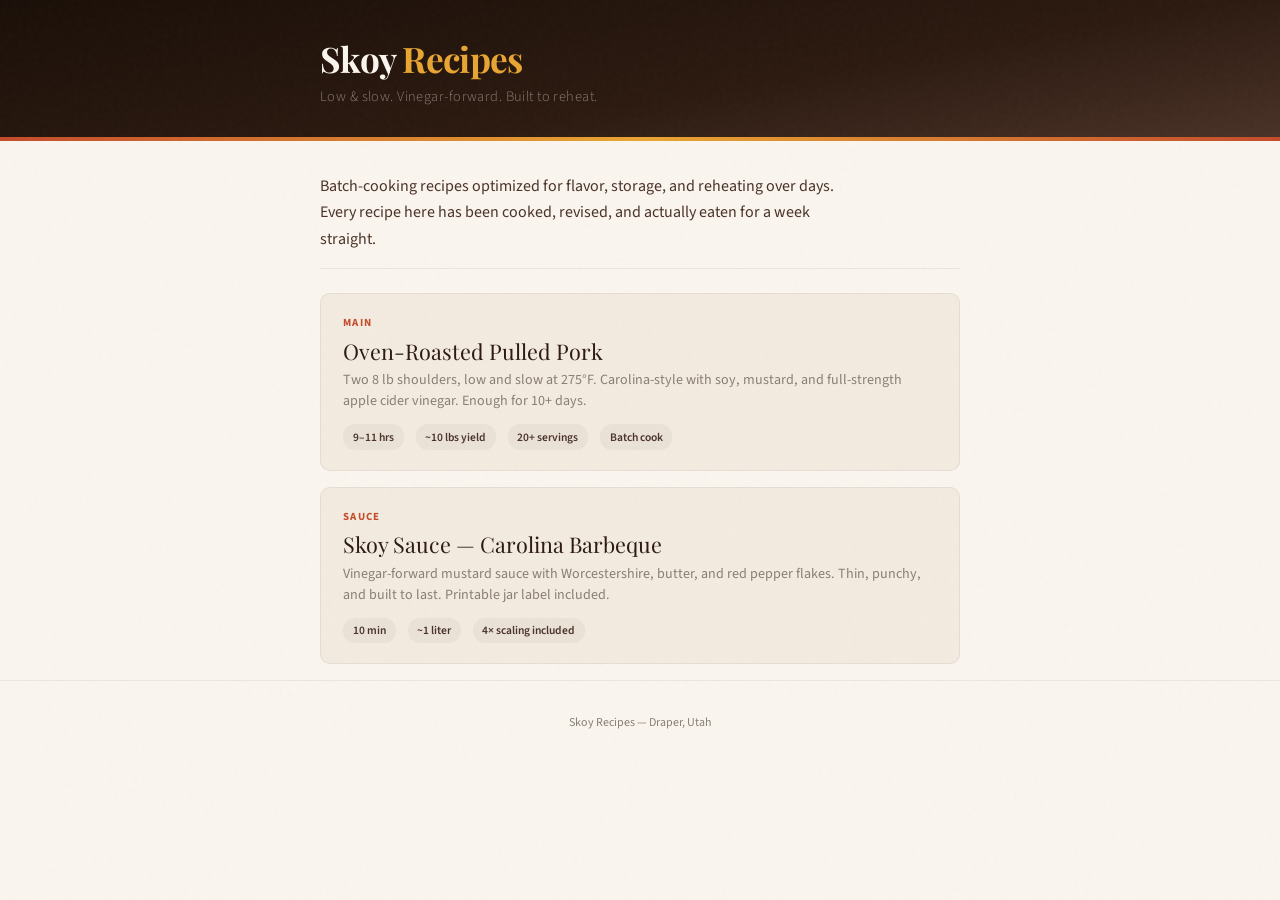
==== index.html @ 70b1ca41 "Initial commit - pulled pork + Skoy Sauce" ====
<!DOCTYPE html>
<html lang="en">
<head>
  <meta charset="UTF-8">
  <meta name="viewport" content="width=device-width, initial-scale=1.0">
  <title>Skoy Recipes</title>
  <link rel="stylesheet" href="assets/style.css">
</head>
<body>

<header class="site-header">
  <div class="content">
    <div class="brand">Skoy <em>Recipes</em></div>
    <div class="tagline">Low &amp; slow. Vinegar-forward. Built to reheat.</div>
  </div>
</header>

<main class="content">
  <div class="index-intro">
    <p>Batch-cooking recipes optimized for flavor, storage, and reheating over days. Every recipe here has been cooked, revised, and actually eaten for a week straight.</p>
  </div>

  <a href="recipes/pulled-pork.html" class="recipe-card">
    <div class="card-category">Main</div>
    <div class="card-title">Oven-Roasted Pulled Pork</div>
    <div class="card-desc">Two 8 lb shoulders, low and slow at 275°F. Carolina-style with soy, mustard, and full-strength apple cider vinegar. Enough for 10+ days.</div>
    <div class="card-meta">
      <span class="tag">9–11 hrs</span>
      <span class="tag">~10 lbs yield</span>
      <span class="tag">20+ servings</span>
      <span class="tag">Batch cook</span>
    </div>
  </a>

  <a href="recipes/skoy-sauce.html" class="recipe-card">
    <div class="card-category">Sauce</div>
    <div class="card-title">Skoy Sauce — Carolina Barbeque</div>
    <div class="card-desc">Vinegar-forward mustard sauce with Worcestershire, butter, and red pepper flakes. Thin, punchy, and built to last. Printable jar label included.</div>
    <div class="card-meta">
      <span class="tag">10 min</span>
      <span class="tag">~1 liter</span>
      <span class="tag">4× scaling included</span>
    </div>
  </a>

</main>

<footer class="site-footer">
  Skoy Recipes — Draper, Utah
</footer>

</body>
</html>
---- assets/style.css ----
/* ============================================
   SKOY RECIPES — Shared Stylesheet
   Aesthetic: Smokehouse editorial — warm, dark,
   tactile, like a well-worn recipe card pinned
   to a board in a serious home kitchen.
   ============================================ */

@import url('https://fonts.googleapis.com/css2?family=Playfair+Display:ital,wght@0,400;0,700;1,400&family=Source+Sans+3:ital,wght@0,300;0,400;0,600;0,700;1,400&display=swap');

:root {
  --bark: #2c1a10;
  --smoke: #4a3228;
  --ember: #c44b2b;
  --honey: #e8a532;
  --cream: #faf5ee;
  --paper: #f3ebe0;
  --ash: #8a7e74;
  --char: #1a0f08;
  --copper: #b87333;

  --font-display: 'Playfair Display', Georgia, serif;
  --font-body: 'Source Sans 3', -apple-system, sans-serif;

  --max-width: 680px;
  --side-pad: 1.25rem;
}

/* ---- Reset & Base ---- */
*, *::before, *::after { margin: 0; padding: 0; box-sizing: border-box; }

html {
  font-size: 16px;
  scroll-behavior: smooth;
}

body {
  font-family: var(--font-body);
  background: var(--cream);
  color: var(--bark);
  line-height: 1.65;
  -webkit-font-smoothing: antialiased;
  min-height: 100vh;
}

a { color: var(--ember); text-decoration: none; }
a:hover { text-decoration: underline; }

img { max-width: 100%; display: block; }

/* ---- Texture overlay (subtle grain) ---- */
body::before {
  content: '';
  position: fixed;
  inset: 0;
  pointer-events: none;
  z-index: 9999;
  opacity: 0.025;
  background-image: url("data:image/svg+xml,%3Csvg viewBox='0 0 200 200' xmlns='http://www.w3.org/2000/svg'%3E%3Cfilter id='n'%3E%3CfeTurbulence type='fractalNoise' baseFrequency='0.9' numOctaves='4' stitchTiles='stitch'/%3E%3C/filter%3E%3Crect width='100%25' height='100%25' filter='url(%23n)'/%3E%3C/svg%3E");
}

/* ============ SITE HEADER ============ */
.site-header {
  background: linear-gradient(170deg, var(--char) 0%, var(--bark) 60%, var(--smoke) 100%);
  color: var(--cream);
  padding: 2.5rem var(--side-pad) 2rem;
  position: relative;
  overflow: hidden;
}

.site-header::after {
  content: '';
  position: absolute;
  bottom: 0; left: 0; right: 0;
  height: 4px;
  background: linear-gradient(90deg, var(--ember), var(--honey), var(--ember));
}

.site-header .brand {
  font-family: var(--font-display);
  font-size: 2.2rem;
  font-weight: 700;
  letter-spacing: -0.02em;
  line-height: 1.1;
}

.site-header .brand em {
  color: var(--honey);
  font-style: normal;
}

.site-header .tagline {
  font-size: 0.9rem;
  color: var(--ash);
  margin-top: 0.4rem;
  font-weight: 300;
  letter-spacing: 0.03em;
}

.site-header nav {
  margin-top: 1.2rem;
}

.site-header nav a {
  color: var(--cream);
  font-size: 0.82rem;
  font-weight: 600;
  text-transform: uppercase;
  letter-spacing: 0.08em;
  margin-right: 1.25rem;
  opacity: 0.7;
  transition: opacity 0.2s;
}

.site-header nav a:hover {
  opacity: 1;
  text-decoration: none;
}

/* ============ CONTENT WRAPPER ============ */
.content {
  max-width: var(--max-width);
  margin: 0 auto;
  padding: 0 var(--side-pad);
}

/* ============ INDEX PAGE ============ */
.index-intro {
  padding: 2rem 0 1rem;
  border-bottom: 1px solid rgba(0,0,0,0.06);
  margin-bottom: 1.5rem;
}

.index-intro p {
  font-size: 1rem;
  color: var(--smoke);
  max-width: 520px;
}

.recipe-card {
  display: block;
  background: var(--paper);
  border: 1px solid rgba(0,0,0,0.06);
  border-radius: 10px;
  padding: 1.25rem 1.4rem;
  margin-bottom: 1rem;
  transition: transform 0.15s, box-shadow 0.15s;
  text-decoration: none !important;
}

.recipe-card:hover {
  transform: translateY(-2px);
  box-shadow: 0 6px 20px rgba(0,0,0,0.08);
}

.recipe-card .card-category {
  font-size: 0.68rem;
  text-transform: uppercase;
  letter-spacing: 0.1em;
  font-weight: 700;
  color: var(--ember);
  margin-bottom: 0.35rem;
}

.recipe-card .card-title {
  font-family: var(--font-display);
  font-size: 1.35rem;
  color: var(--bark);
  line-height: 1.25;
  margin-bottom: 0.35rem;
}

.recipe-card .card-desc {
  font-size: 0.88rem;
  color: var(--ash);
  line-height: 1.5;
}

.recipe-card .card-meta {
  display: flex;
  gap: 0.75rem;
  flex-wrap: wrap;
  margin-top: 0.75rem;
}

.recipe-card .tag {
  font-size: 0.72rem;
  font-weight: 600;
  background: rgba(0,0,0,0.04);
  color: var(--smoke);
  padding: 0.2rem 0.6rem;
  border-radius: 12px;
}

/* ============ RECIPE PAGE ============ */
.recipe-hero {
  background: linear-gradient(170deg, var(--char) 0%, var(--bark) 60%, var(--smoke) 100%);
  color: var(--cream);
  padding: 2.5rem var(--side-pad) 1.75rem;
  position: relative;
}

.recipe-hero::after {
  content: '';
  position: absolute;
  bottom: 0; left: 0; right: 0;
  height: 4px;
  background: linear-gradient(90deg, var(--ember), var(--honey), var(--ember));
}

.recipe-hero .back-link {
  font-size: 0.78rem;
  color: var(--ash);
  font-weight: 600;
  text-transform: uppercase;
  letter-spacing: 0.06em;
  margin-bottom: 0.75rem;
  display: inline-block;
}

.recipe-hero .back-link:hover {
  color: var(--cream);
  text-decoration: none;
}

.recipe-hero h1 {
  font-family: var(--font-display);
  font-size: 2rem;
  line-height: 1.15;
  margin-bottom: 0.4rem;
}

.recipe-hero .subtitle {
  color: var(--honey);
  font-weight: 600;
  font-size: 0.9rem;
}

.recipe-meta {
  display: flex;
  gap: 0.6rem;
  flex-wrap: wrap;
  margin-top: 1rem;
}

.recipe-meta .meta-tag {
  background: rgba(255,255,255,0.1);
  border: 1px solid rgba(255,255,255,0.12);
  border-radius: 20px;
  padding: 0.3rem 0.7rem;
  font-size: 0.75rem;
  font-weight: 500;
}

/* ---- Sections ---- */
.recipe-section {
  padding: 1.5rem 0;
  border-bottom: 1px solid rgba(0,0,0,0.06);
}

.recipe-section:last-child { border-bottom: none; }

.section-heading {
  font-family: var(--font-display);
  font-size: 1.3rem;
  color: var(--smoke);
  margin-bottom: 1rem;
  display: flex;
  align-items: center;
  gap: 0.5rem;
}

.section-heading .icon {
  width: 28px;
  height: 28px;
  background: var(--ember);
  color: white;
  border-radius: 8px;
  display: inline-flex;
  align-items: center;
  justify-content: center;
  font-size: 0.85rem;
  flex-shrink: 0;
}

/* ---- Ingredients ---- */
.ing-group {
  background: var(--paper);
  border-radius: 10px;
  padding: 0.9rem 1rem;
  margin-bottom: 0.6rem;
}

.ing-group-label {
  font-size: 0.68rem;
  text-transform: uppercase;
  letter-spacing: 0.08em;
  color: var(--ash);
  font-weight: 700;
  margin-bottom: 0.5rem;
}

.ing-row {
  display: flex;
  justify-content: space-between;
  align-items: baseline;
  padding: 0.35rem 0;
  border-bottom: 1px dotted rgba(0,0,0,0.07);
  font-size: 0.9rem;
}

.ing-row:last-child { border-bottom: none; }

.ing-row .amt {
  color: var(--ember);
  font-weight: 700;
  white-space: nowrap;
  margin-left: 0.75rem;
  font-size: 0.85rem;
}

/* ---- Steps ---- */
.step {
  position: relative;
  padding-left: 2.75rem;
  margin-bottom: 1.5rem;
}

.step-num {
  position: absolute;
  left: 0; top: 0;
  width: 2rem; height: 2rem;
  background: var(--bark);
  color: var(--honey);
  border-radius: 50%;
  display: flex;
  align-items: center;
  justify-content: center;
  font-weight: 700;
  font-size: 0.8rem;
  font-family: var(--font-display);
}

.step-title {
  font-weight: 700;
  font-size: 0.95rem;
  color: var(--smoke);
  margin-bottom: 0.25rem;
}

.step-body {
  font-size: 0.88rem;
  color: #5a4e44;
  line-height: 1.7;
}

.step-timer {
  display: inline-flex;
  align-items: center;
  gap: 0.3rem;
  margin-top: 0.4rem;
  background: #fef3e0;
  color: var(--ember);
  font-weight: 700;
  font-size: 0.76rem;
  padding: 0.2rem 0.6rem;
  border-radius: 14px;
}

/* ---- Tip cards ---- */
.tip-card {
  background: linear-gradient(135deg, var(--bark), var(--smoke));
  color: var(--cream);
  border-radius: 10px;
  padding: 1rem;
  margin-bottom: 0.6rem;
}

.tip-card h4 {
  font-family: var(--font-display);
  font-size: 0.95rem;
  color: var(--honey);
  margin-bottom: 0.3rem;
}

.tip-card p {
  font-size: 0.82rem;
  line-height: 1.6;
  opacity: 0.9;
}

/* ---- Chips (meal ideas etc) ---- */
.chip-grid {
  display: flex;
  flex-wrap: wrap;
  gap: 0.4rem;
}

.chip {
  background: var(--paper);
  border: 1px solid rgba(0,0,0,0.05);
  border-radius: 18px;
  padding: 0.3rem 0.7rem;
  font-size: 0.78rem;
  font-weight: 500;
  color: var(--smoke);
}

/* ---- Download link ---- */
.download-link {
  display: inline-flex;
  align-items: center;
  gap: 0.4rem;
  background: var(--ember);
  color: white !important;
  padding: 0.6rem 1.2rem;
  border-radius: 8px;
  font-weight: 700;
  font-size: 0.85rem;
  transition: background 0.15s;
  margin-top: 0.5rem;
}

.download-link:hover {
  background: #a83d22;
  text-decoration: none !important;
}

/* ---- Scaling table ---- */
.scale-table {
  width: 100%;
  border-collapse: collapse;
  font-size: 0.85rem;
  margin-top: 0.5rem;
}

.scale-table th {
  text-align: left;
  font-weight: 700;
  padding: 0.5rem 0.4rem;
  border-bottom: 2px solid var(--bark);
  font-size: 0.75rem;
  text-transform: uppercase;
  letter-spacing: 0.05em;
  color: var(--smoke);
}

.scale-table td {
  padding: 0.4rem;
  border-bottom: 1px solid rgba(0,0,0,0.06);
}

.scale-table tr:last-child td { border-bottom: none; }

/* ============ FOOTER ============ */
.site-footer {
  text-align: center;
  padding: 2rem var(--side-pad);
  font-size: 0.75rem;
  color: var(--ash);
  border-top: 1px solid rgba(0,0,0,0.06);
  margin-top: 1rem;
}

/* ============ RESPONSIVE ============ */
@media (max-width: 480px) {
  .site-header .brand { font-size: 1.8rem; }
  .recipe-hero h1 { font-size: 1.6rem; }
  .section-heading { font-size: 1.15rem; }
}
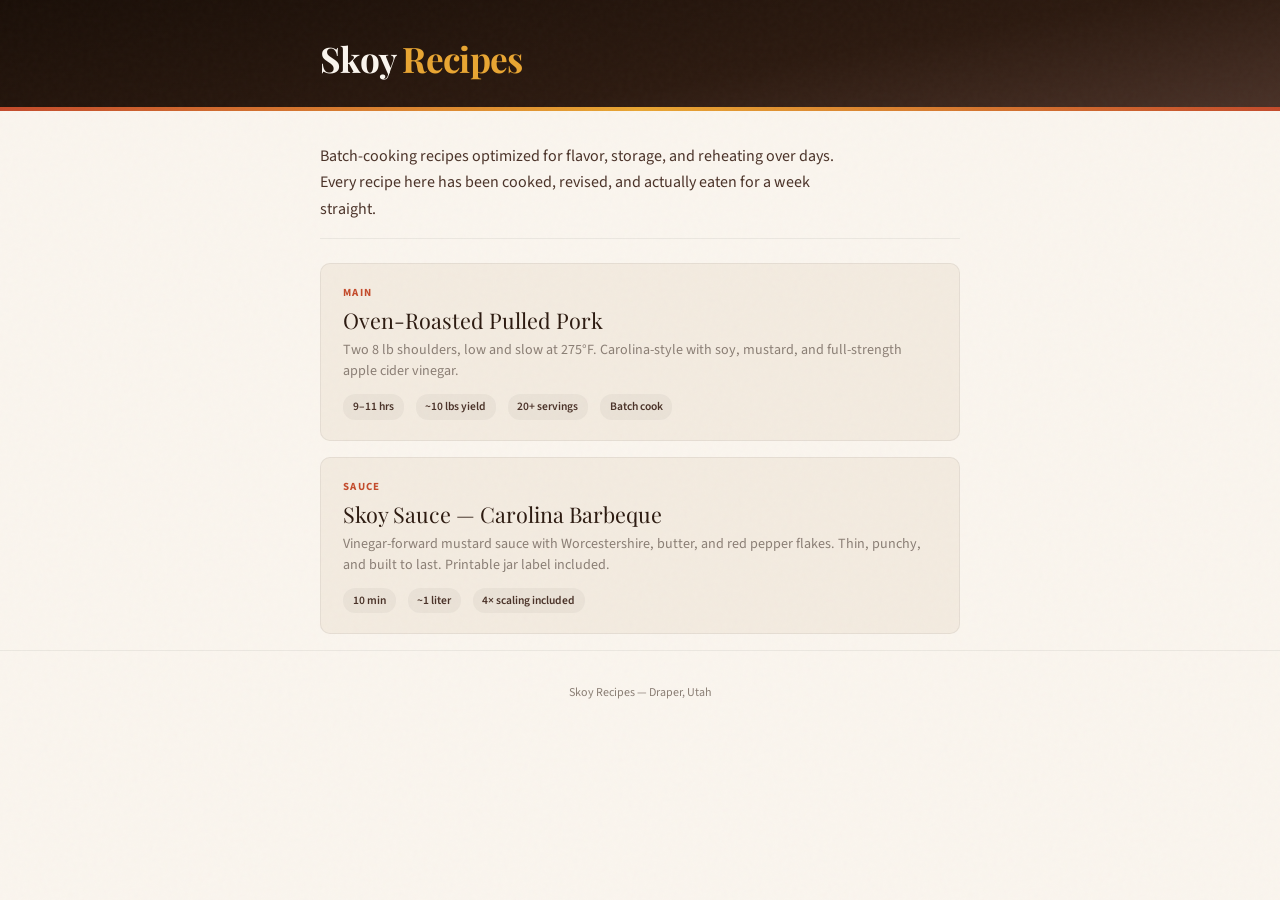
==== commit 1474ed07: "Remove tagline subtitle and trim pulled pork description Co-Authored-By: Claude Opus 4.6 (1M context" ====
--- a/index.html
+++ b/index.html
@@ -11,7 +11,7 @@
 <header class="site-header">
   <div class="content">
     <div class="brand">Skoy <em>Recipes</em></div>
-    <div class="tagline">Low &amp; slow. Vinegar-forward. Built to reheat.</div>
+
   </div>
 </header>
 
@@ -23,7 +23,7 @@
   <a href="recipes/pulled-pork.html" class="recipe-card">
     <div class="card-category">Main</div>
     <div class="card-title">Oven-Roasted Pulled Pork</div>
-    <div class="card-desc">Two 8 lb shoulders, low and slow at 275°F. Carolina-style with soy, mustard, and full-strength apple cider vinegar. Enough for 10+ days.</div>
+    <div class="card-desc">Two 8 lb shoulders, low and slow at 275°F. Carolina-style with soy, mustard, and full-strength apple cider vinegar.</div>
     <div class="card-meta">
       <span class="tag">9–11 hrs</span>
       <span class="tag">~10 lbs yield</span>
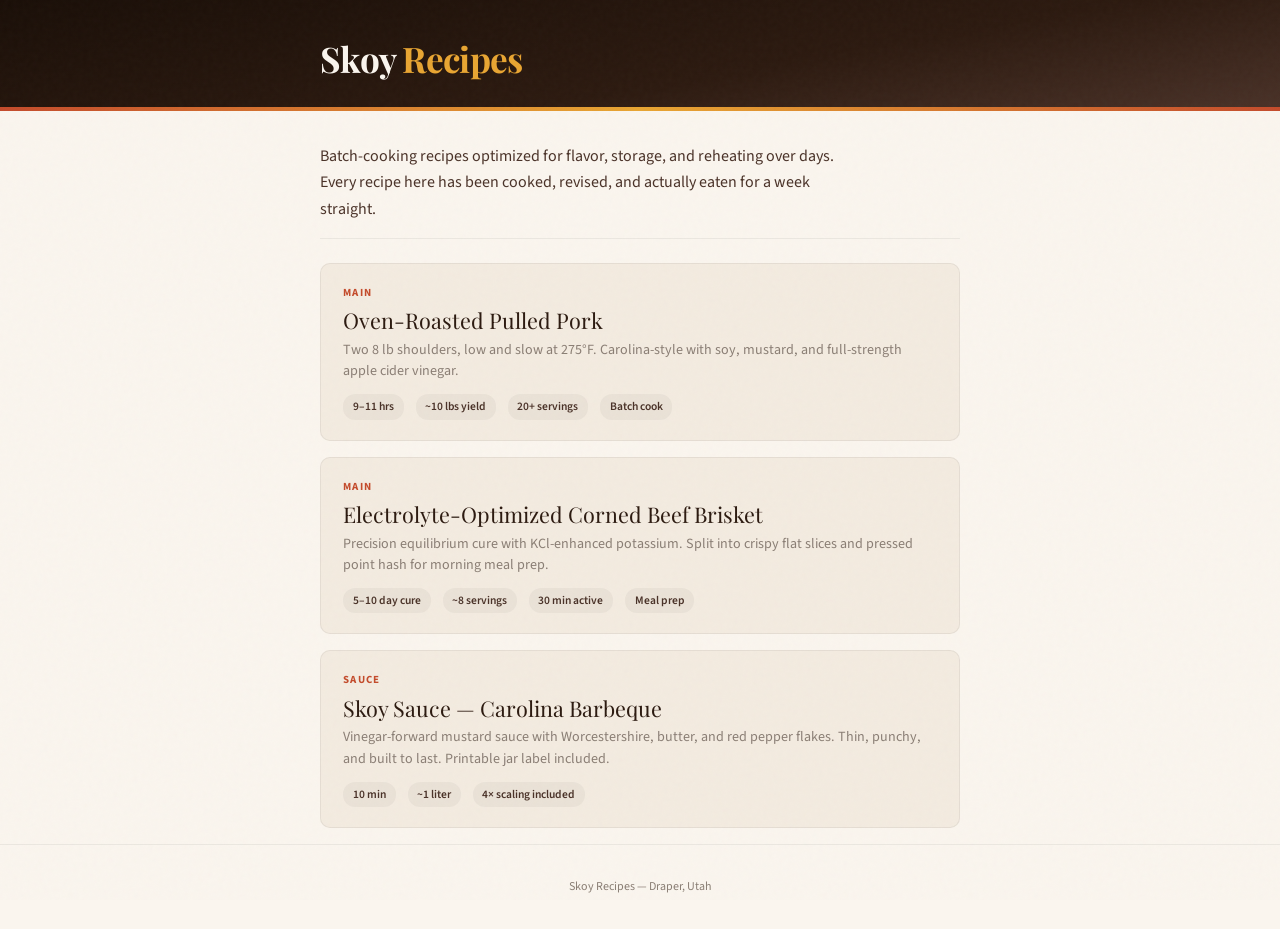
==== commit 0dd86e78: "Add electrolyte-optimized corned beef brisket recipe Equilibrium-cured brisket with KCl-enhanced pot" ====
--- a/index.html
+++ b/index.html
@@ -32,6 +32,18 @@
     </div>
   </a>
 
+  <a href="recipes/corned-beef.html" class="recipe-card">
+    <div class="card-category">Main</div>
+    <div class="card-title">Electrolyte-Optimized Corned Beef Brisket</div>
+    <div class="card-desc">Precision equilibrium cure with KCl-enhanced potassium. Split into crispy flat slices and pressed point hash for morning meal prep.</div>
+    <div class="card-meta">
+      <span class="tag">5–10 day cure</span>
+      <span class="tag">~8 servings</span>
+      <span class="tag">30 min active</span>
+      <span class="tag">Meal prep</span>
+    </div>
+  </a>
+
   <a href="recipes/skoy-sauce.html" class="recipe-card">
     <div class="card-category">Sauce</div>
     <div class="card-title">Skoy Sauce — Carolina Barbeque</div>
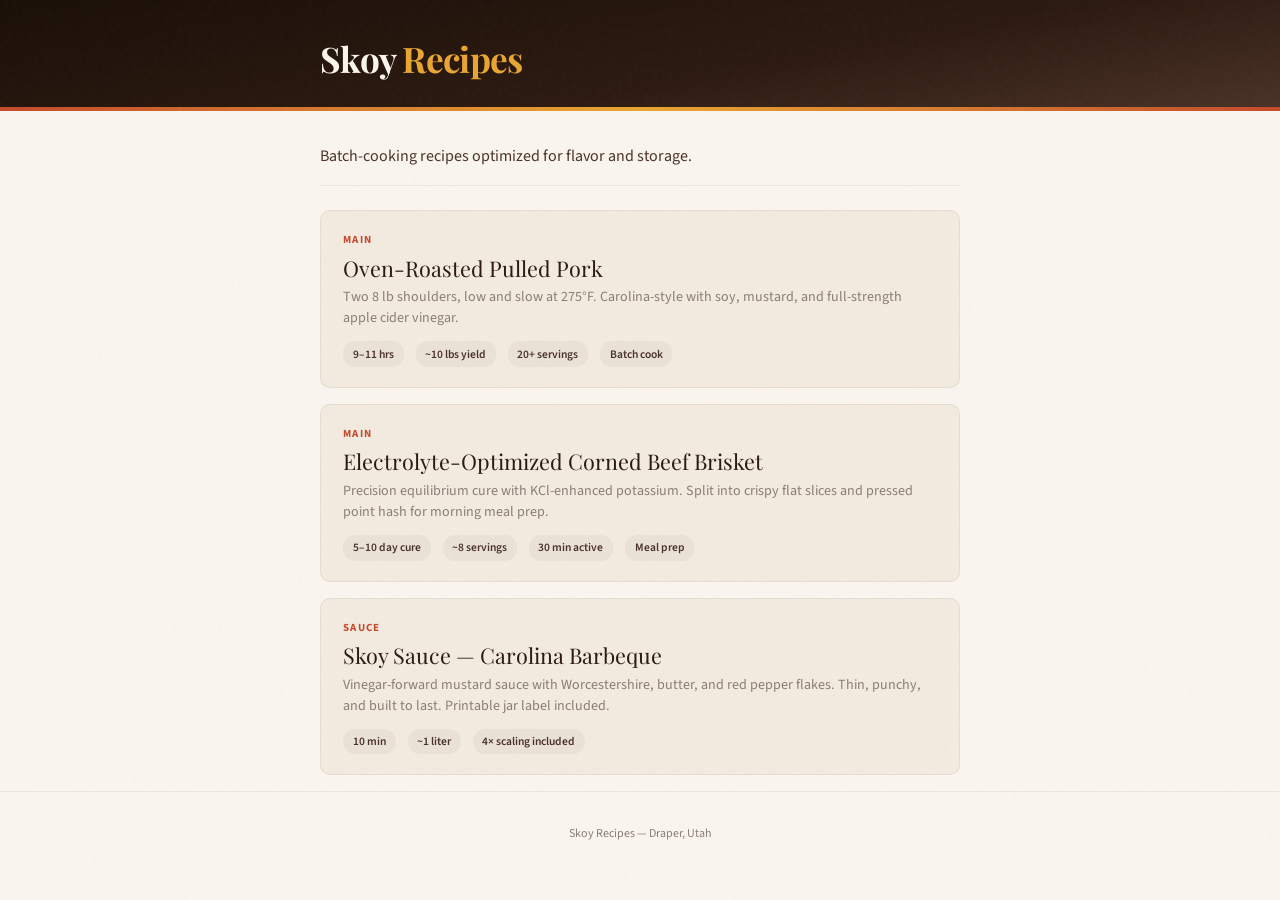
==== commit af76cae5: "Simplify index intro text Co-Authored-By: Claude Opus 4.6 (1M context) <noreply@anthropic.com>" ====
--- a/index.html
+++ b/index.html
@@ -17,7 +17,7 @@
 
 <main class="content">
   <div class="index-intro">
-    <p>Batch-cooking recipes optimized for flavor, storage, and reheating over days. Every recipe here has been cooked, revised, and actually eaten for a week straight.</p>
+    <p>Batch-cooking recipes optimized for flavor and storage.</p>
   </div>
 
   <a href="recipes/pulled-pork.html" class="recipe-card">
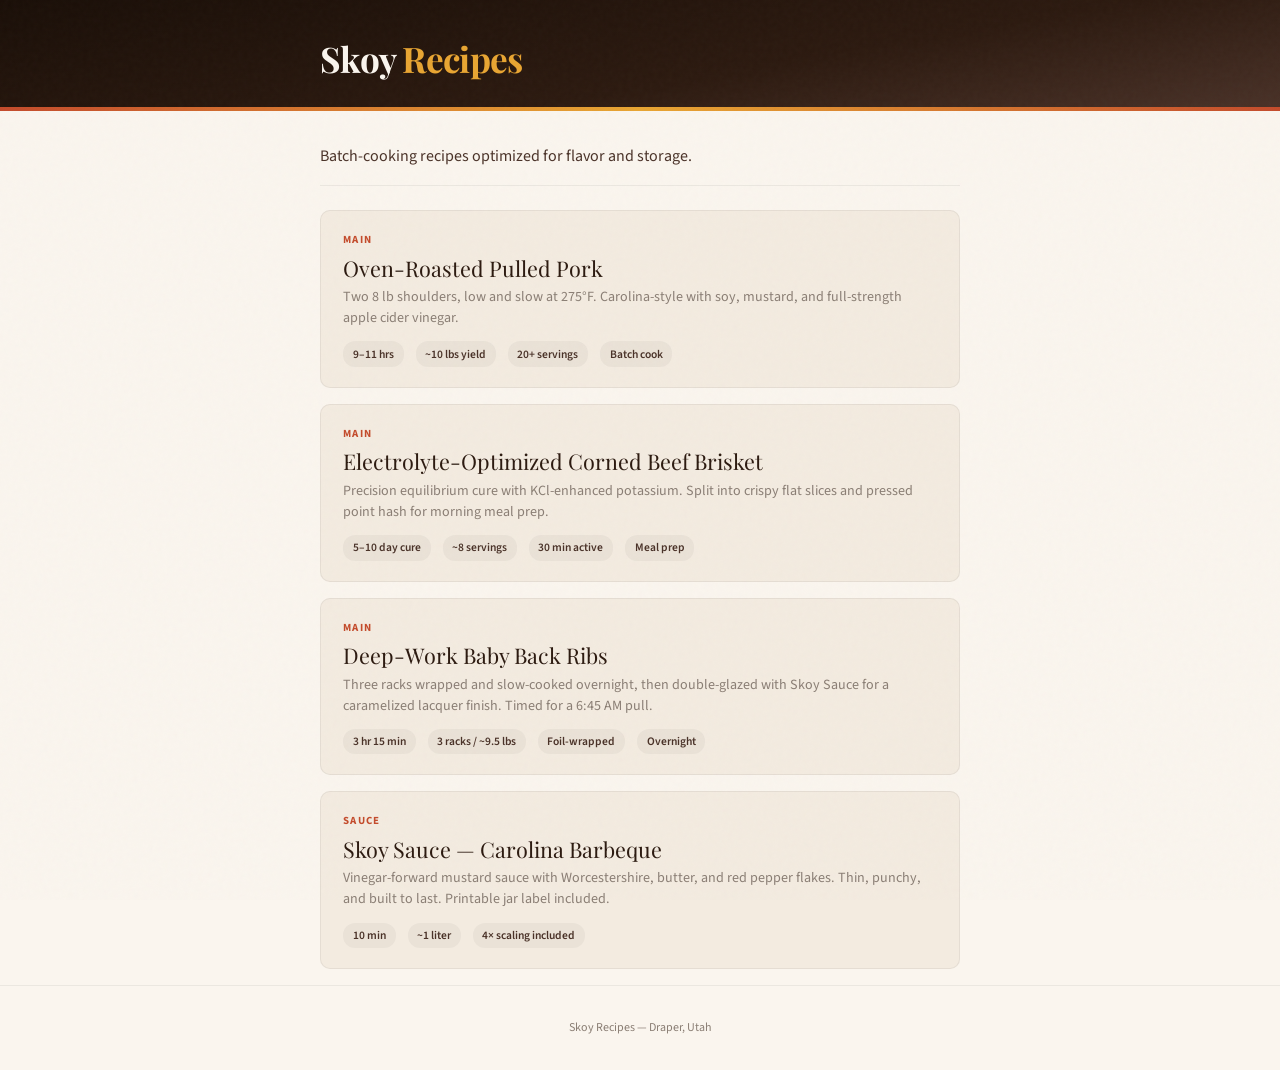
==== commit 35f29e23: "Add deep-work baby back ribs recipe Co-Authored-By: Claude Opus 4.7 (1M context) <noreply@anthropic." ====
--- a/index.html
+++ b/index.html
@@ -44,6 +44,18 @@
     </div>
   </a>
 
+  <a href="recipes/baby-back-ribs.html" class="recipe-card">
+    <div class="card-category">Main</div>
+    <div class="card-title">Deep-Work Baby Back Ribs</div>
+    <div class="card-desc">Three racks wrapped and slow-cooked overnight, then double-glazed with Skoy Sauce for a caramelized lacquer finish. Timed for a 6:45 AM pull.</div>
+    <div class="card-meta">
+      <span class="tag">3 hr 15 min</span>
+      <span class="tag">3 racks / ~9.5 lbs</span>
+      <span class="tag">Foil-wrapped</span>
+      <span class="tag">Overnight</span>
+    </div>
+  </a>
+
   <a href="recipes/skoy-sauce.html" class="recipe-card">
     <div class="card-category">Sauce</div>
     <div class="card-title">Skoy Sauce — Carolina Barbeque</div>
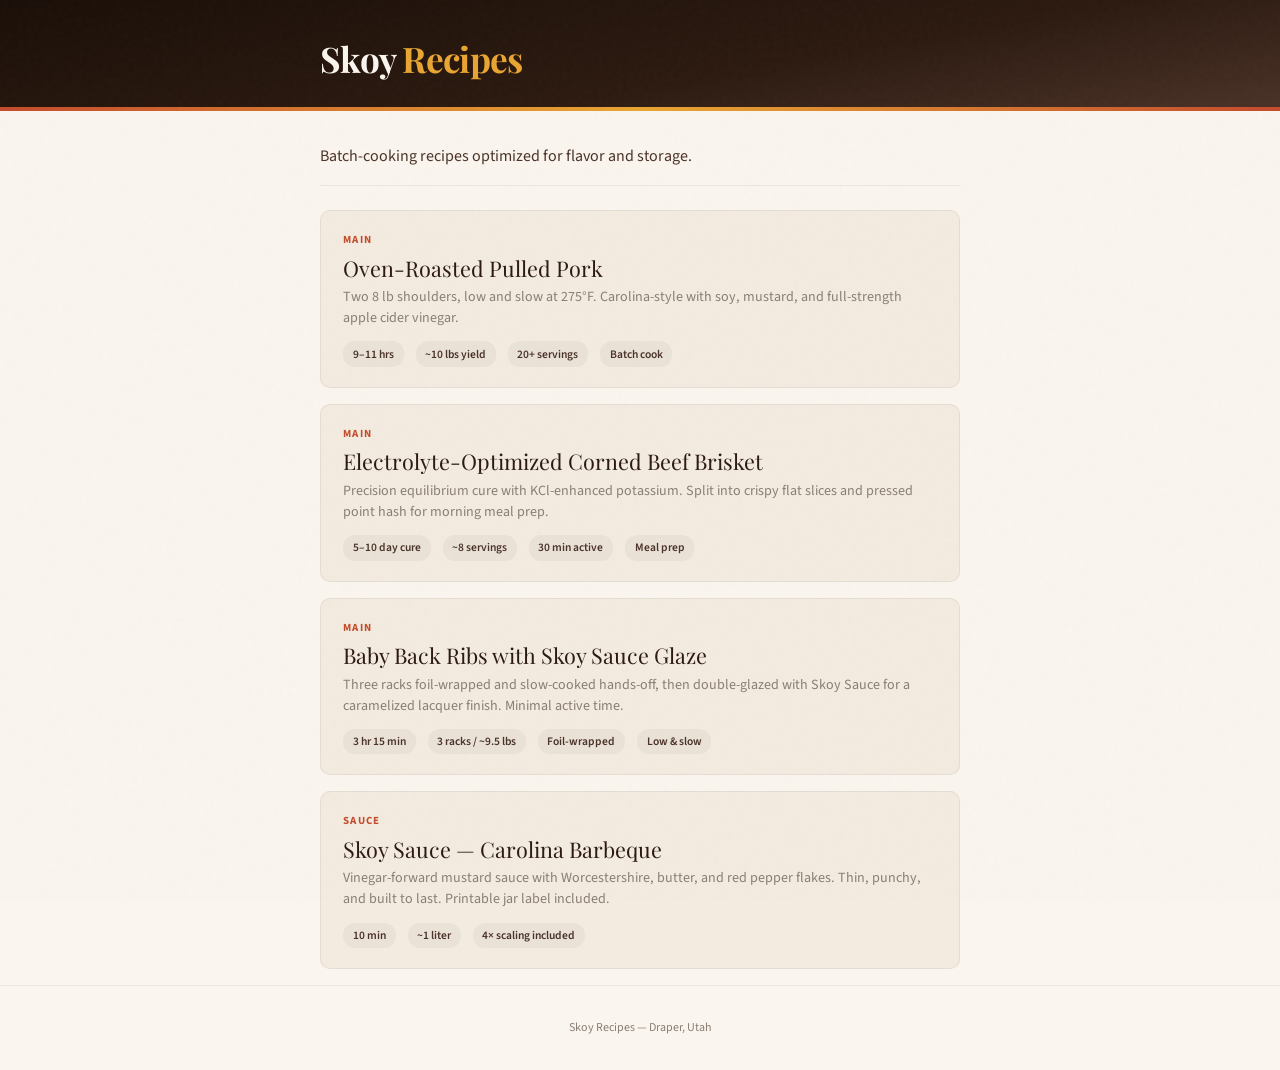
==== commit bb838715: "Neutralize ribs recipe — drop clock times and deep-work framing Co-Authored-By: Claude Opus 4.7 (1M " ====
--- a/index.html
+++ b/index.html
@@ -46,13 +46,13 @@
 
   <a href="recipes/baby-back-ribs.html" class="recipe-card">
     <div class="card-category">Main</div>
-    <div class="card-title">Deep-Work Baby Back Ribs</div>
-    <div class="card-desc">Three racks wrapped and slow-cooked overnight, then double-glazed with Skoy Sauce for a caramelized lacquer finish. Timed for a 6:45 AM pull.</div>
+    <div class="card-title">Baby Back Ribs with Skoy Sauce Glaze</div>
+    <div class="card-desc">Three racks foil-wrapped and slow-cooked hands-off, then double-glazed with Skoy Sauce for a caramelized lacquer finish. Minimal active time.</div>
     <div class="card-meta">
       <span class="tag">3 hr 15 min</span>
       <span class="tag">3 racks / ~9.5 lbs</span>
       <span class="tag">Foil-wrapped</span>
-      <span class="tag">Overnight</span>
+      <span class="tag">Low &amp; slow</span>
     </div>
   </a>
 
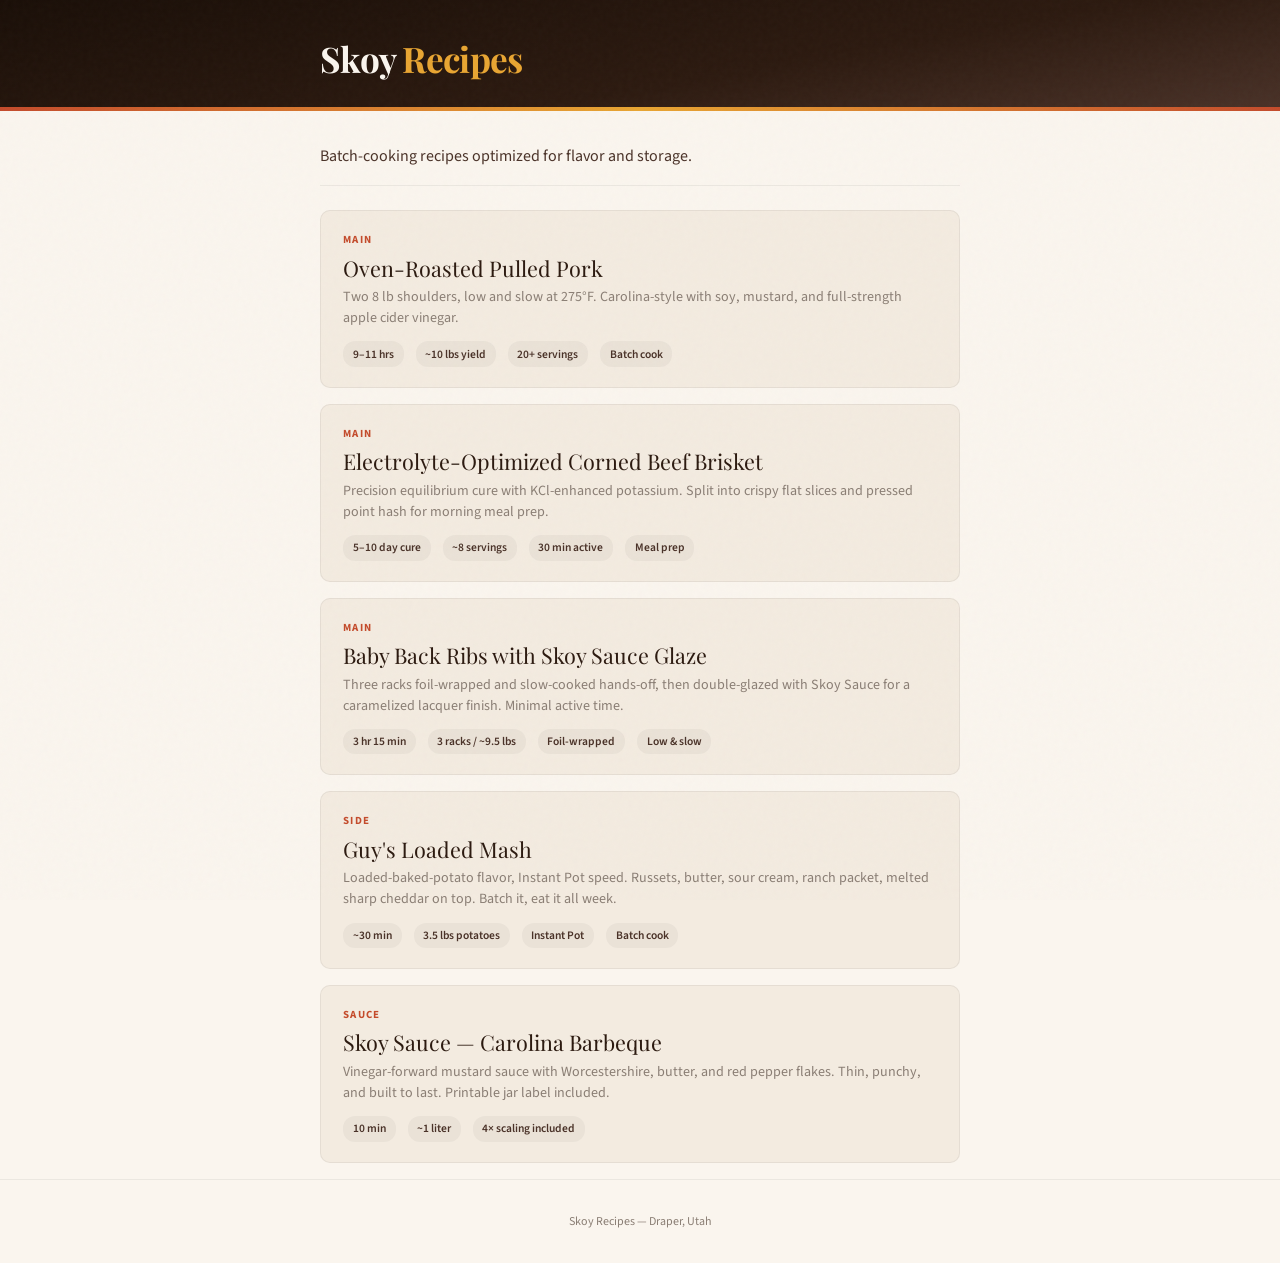
==== commit bebf6c6d: "Add Guy's Loaded Mash recipe Instant Pot russet mash with butter, sour cream, ranch packet, and melt" ====
--- a/index.html
+++ b/index.html
@@ -56,6 +56,18 @@
     </div>
   </a>
 
+  <a href="recipes/loaded-mash.html" class="recipe-card">
+    <div class="card-category">Side</div>
+    <div class="card-title">Guy's Loaded Mash</div>
+    <div class="card-desc">Loaded-baked-potato flavor, Instant Pot speed. Russets, butter, sour cream, ranch packet, melted sharp cheddar on top. Batch it, eat it all week.</div>
+    <div class="card-meta">
+      <span class="tag">~30 min</span>
+      <span class="tag">3.5 lbs potatoes</span>
+      <span class="tag">Instant Pot</span>
+      <span class="tag">Batch cook</span>
+    </div>
+  </a>
+
   <a href="recipes/skoy-sauce.html" class="recipe-card">
     <div class="card-category">Sauce</div>
     <div class="card-title">Skoy Sauce — Carolina Barbeque</div>
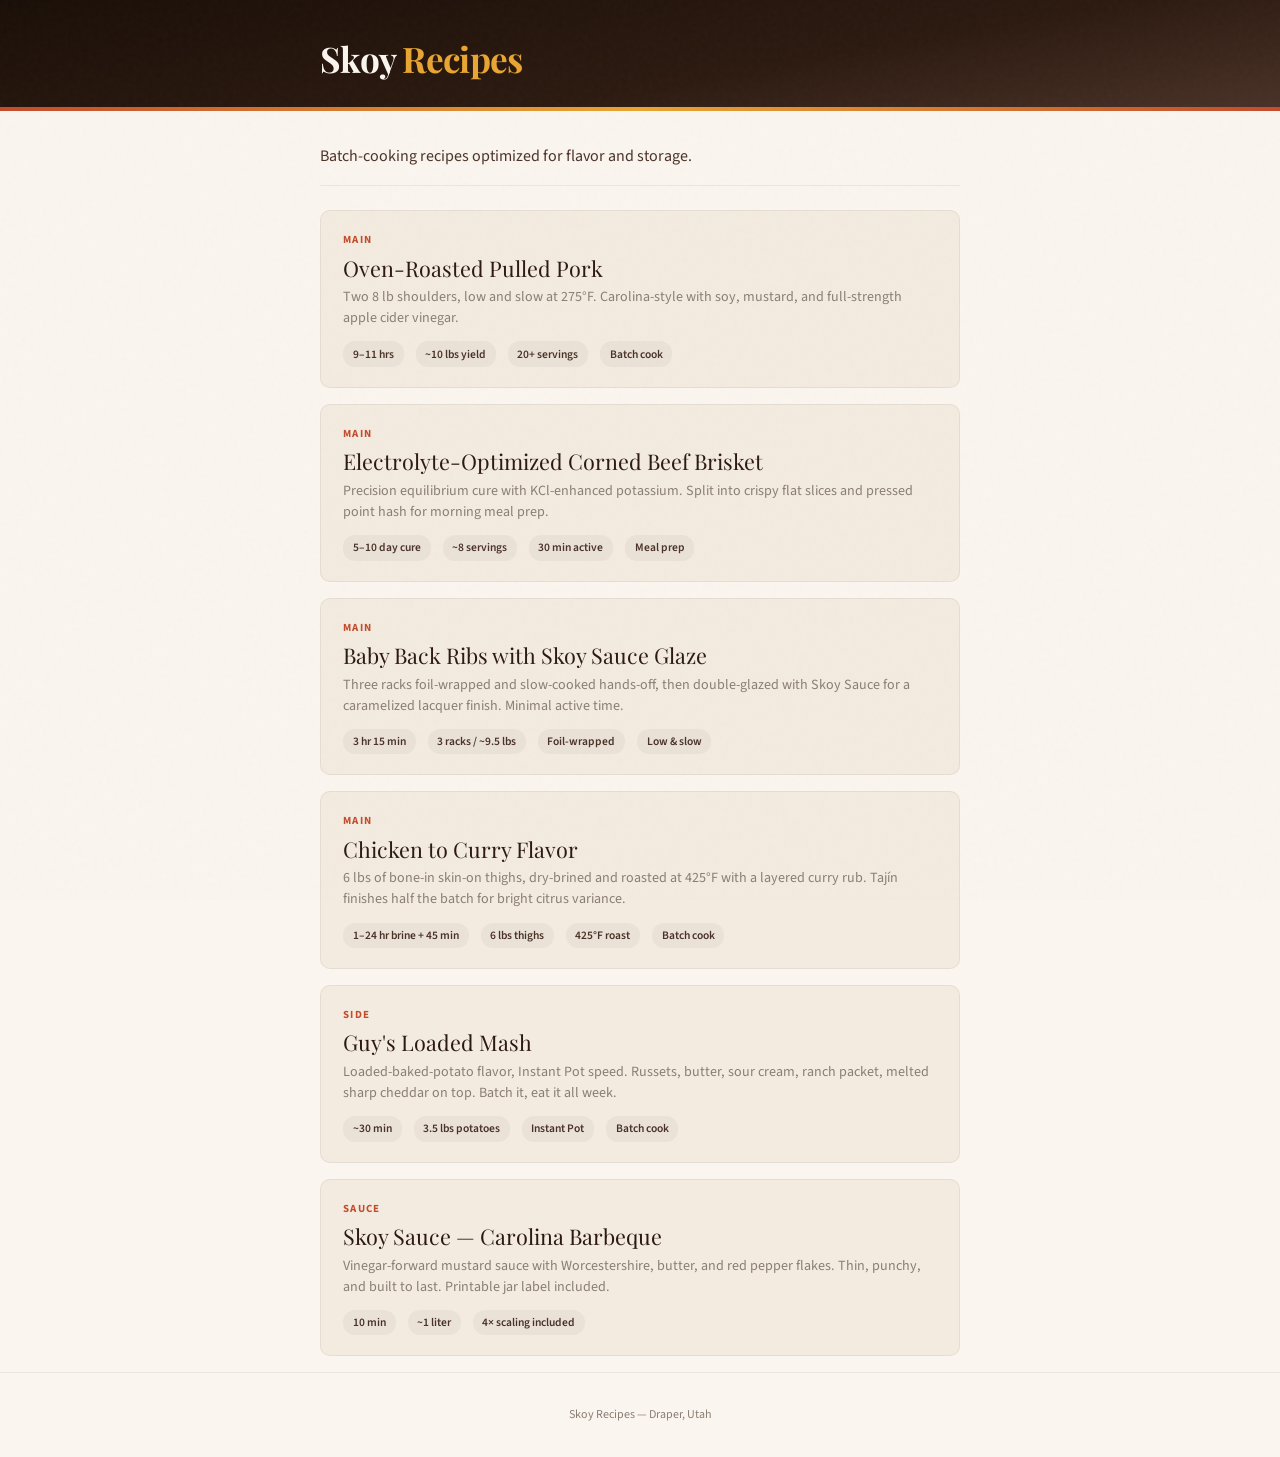
==== commit acde86e3: "Add Chicken to Curry Flavor recipe 6-lb dry-brined bone-in thighs, 425°F with a layered curry rub th" ====
--- a/index.html
+++ b/index.html
@@ -56,6 +56,18 @@
     </div>
   </a>
 
+  <a href="recipes/curry-chicken.html" class="recipe-card">
+    <div class="card-category">Main</div>
+    <div class="card-title">Chicken to Curry Flavor</div>
+    <div class="card-desc">6 lbs of bone-in skin-on thighs, dry-brined and roasted at 425°F with a layered curry rub. Tajín finishes half the batch for bright citrus variance.</div>
+    <div class="card-meta">
+      <span class="tag">1–24 hr brine + 45 min</span>
+      <span class="tag">6 lbs thighs</span>
+      <span class="tag">425°F roast</span>
+      <span class="tag">Batch cook</span>
+    </div>
+  </a>
+
   <a href="recipes/loaded-mash.html" class="recipe-card">
     <div class="card-category">Side</div>
     <div class="card-title">Guy's Loaded Mash</div>
